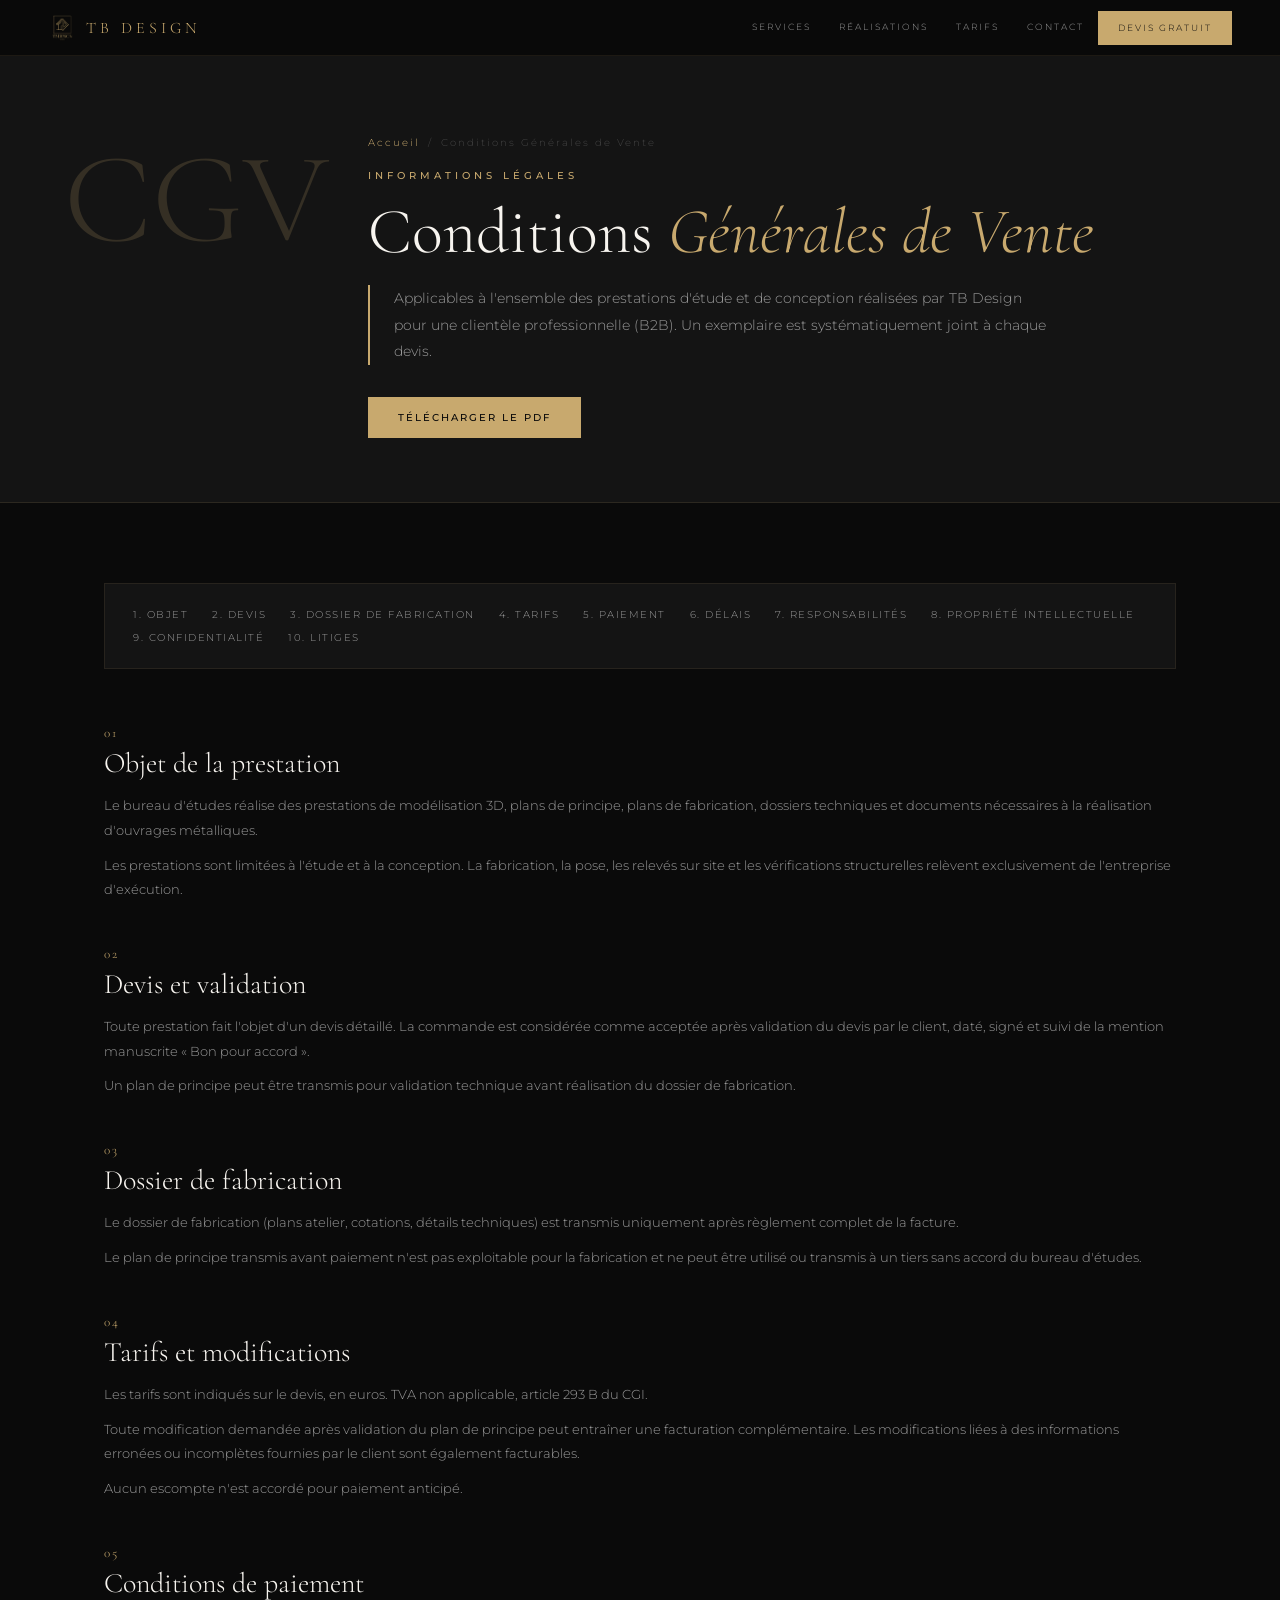
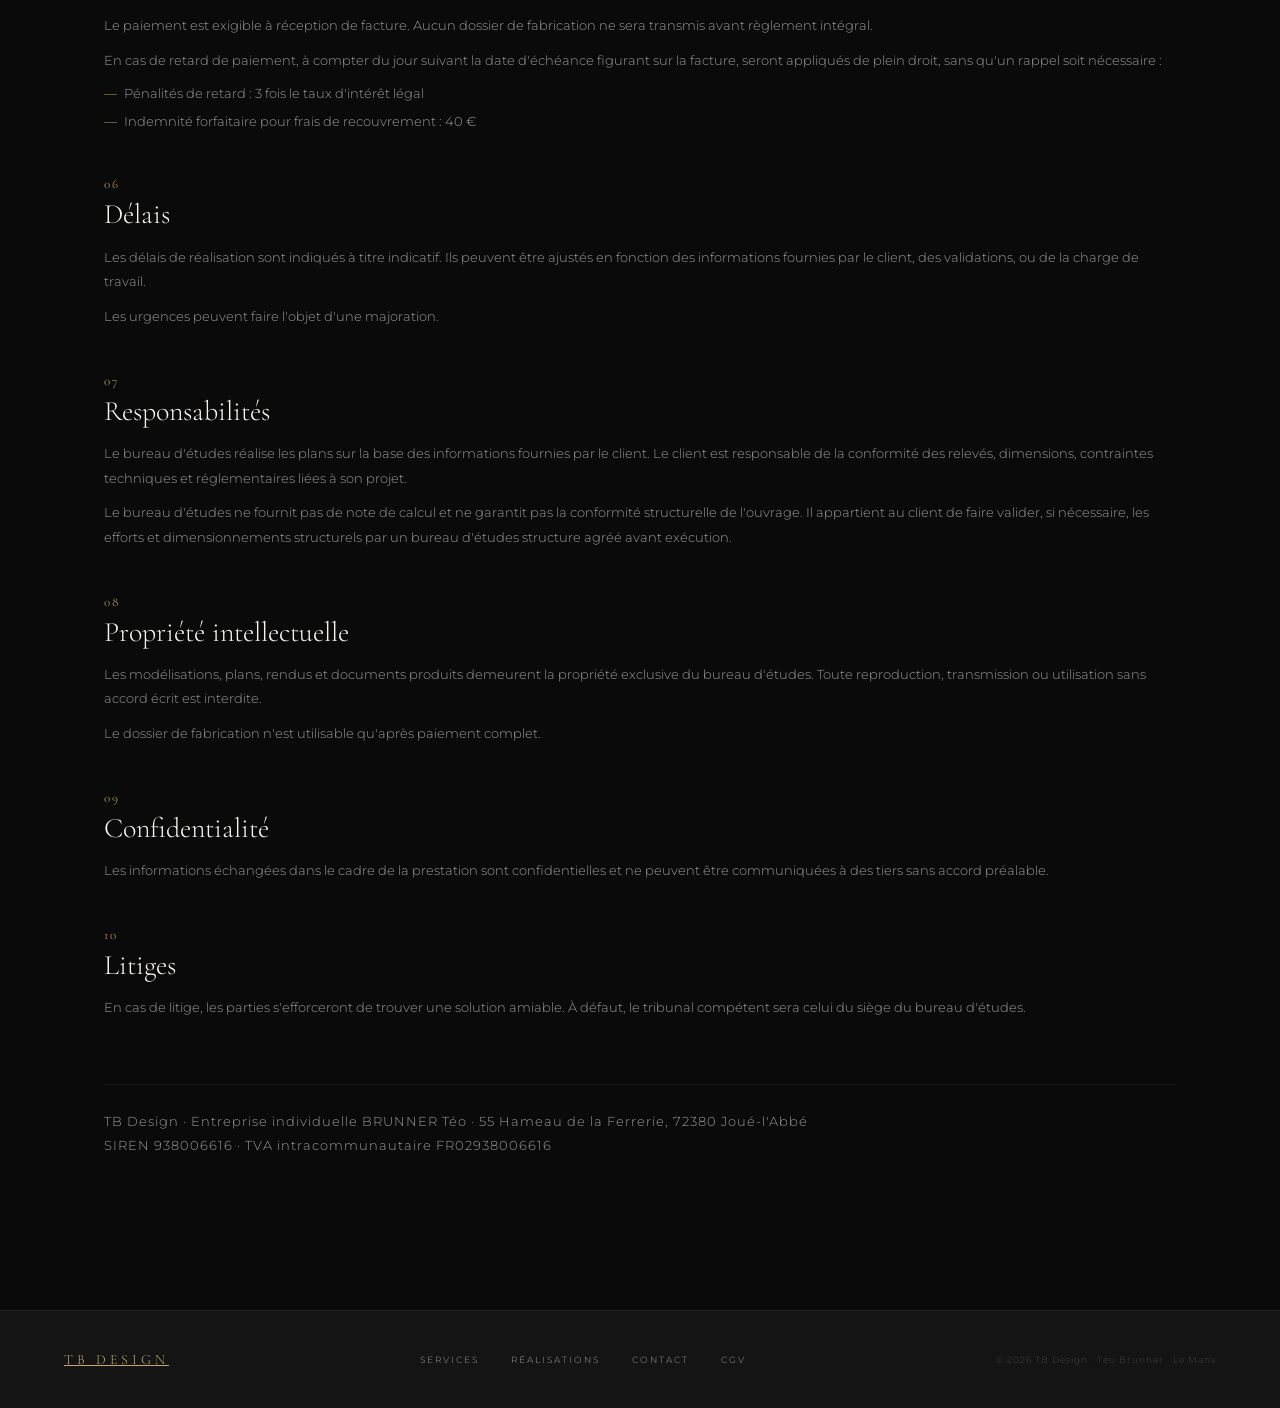
==== cgv.html @ 038071f8 "Add files via upload" ====
<!DOCTYPE html>
<html lang="fr">
<head>
<meta charset="UTF-8">
<meta name="viewport" content="width=device-width,initial-scale=1">
<title>Conditions Générales de Vente – TB Design</title>
<meta name="description" content="Conditions Générales de Vente du bureau d'études métallerie TB Design – Téo Brunner, Le Mans.">
<meta name="robots" content="index, follow">
<link rel="canonical" href="https://tbdesign-metal.com/cgv.html">
<link rel="icon" type="image/png" sizes="32x32" href="images/favicon-32.png">
<link rel="preload" as="style" href="shared.css">
<link rel="stylesheet" href="shared.css">
<link rel="preconnect" href="https://fonts.googleapis.com">
<link rel="preconnect" href="https://fonts.gstatic.com" crossorigin>
<link href="https://fonts.googleapis.com/css2?family=Cormorant+Garamond:ital,wght@0,300;0,500;1,400&family=Montserrat:wght@300;400;500&display=swap" rel="stylesheet">
<style>
/* Styles propres à la page CGV — s'appuient sur les tokens de shared.css */
.cgv-toc{
  display:flex;flex-wrap:wrap;gap:10px 24px;
  margin-bottom:56px;padding:24px 28px;
  background:var(--anth);border:1px solid #c8a96e1a;
}
.cgv-toc a{
  font-size:10px;letter-spacing:1.5px;text-transform:uppercase;
  color:var(--gris);text-decoration:none;transition:color .3s;
  white-space:nowrap;
}
.cgv-toc a:hover{color:var(--or);}
.cgv-art{margin-bottom:44px;scroll-margin-top:80px;}
.cgv-art-num{
  font-family:'Cormorant Garamond',serif;
  font-size:13px;color:var(--or);letter-spacing:2px;
  display:block;margin-bottom:6px;
}
.cgv-art h2{
  font-family:'Cormorant Garamond',serif;
  font-size:clamp(20px,2.4vw,28px);font-weight:300;
  color:var(--blanc);margin-bottom:14px;line-height:1.15;
}
.cgv-art p{font-size:13px;line-height:1.9;color:var(--gris);margin-bottom:10px;}
.cgv-art ul{list-style:none;display:flex;flex-direction:column;gap:6px;margin:10px 0 12px;}
.cgv-art ul li{font-size:13px;color:var(--gris);line-height:1.7;padding-left:20px;position:relative;}
.cgv-art ul li::before{content:'—';position:absolute;left:0;color:var(--or);}
.cgv-meta{
  font-size:11px;color:#555;letter-spacing:1px;line-height:1.9;
  border-top:1px solid #c8a96e18;padding-top:24px;margin-top:64px;
}
.cgv-download{
  display:inline-flex;align-items:center;gap:10px;
  font-size:10px;letter-spacing:2px;text-transform:uppercase;
  color:var(--noir);background:var(--or);
  padding:14px 30px;text-decoration:none;font-weight:500;
  transition:background .3s;
}
.cgv-download:hover{background:var(--or2);}
.nav-logo-full{display:flex;align-items:center;gap:10px;text-decoration:none;}
.nav-logo-full img{height:28px;width:auto;display:block;}
</style>
</head>
<body>

<nav class="top-nav">
  <a href="/index.html" class="nav-logo-full">
    <img src="images/logo.webp" alt="TB Design" loading="lazy">
    <span class="nav-logo">TB Design</span>
  </a>
  <div class="nav-links">
    <a href="/index.html#services">Services</a>
    <a href="/index.html#realisations">Réalisations</a>
    <a href="/index.html#tarifs">Tarifs</a>
    <a href="/index.html#contact-form">Contact</a>
    <a href="/index.html#contact-form" class="nav-cta">Devis gratuit</a>
  </div>
</nav>

<header class="page-hero">
  <div class="page-hero-nb">CGV</div>
  <div class="page-hero-content">
    <div class="page-breadcrumb">
      <a href="/index.html">Accueil</a><span>/</span><span>Conditions Générales de Vente</span>
    </div>
    <div class="page-eyebrow">Informations légales</div>
    <h1 class="page-h1">Conditions <em>Générales de Vente</em></h1>
    <p class="page-intro">
      Applicables à l'ensemble des prestations d'étude et de conception réalisées par TB Design
      pour une clientèle professionnelle (B2B). Un exemplaire est systématiquement joint à chaque devis.
    </p>
    <a href="CGV_TB_Design_Metal.pdf" class="cgv-download" download>Télécharger le PDF</a>
  </div>
</header>

<main class="page-body">

  <nav class="cgv-toc" aria-label="Sommaire des CGV">
    <a href="#art1">1. Objet</a>
    <a href="#art2">2. Devis</a>
    <a href="#art3">3. Dossier de fabrication</a>
    <a href="#art4">4. Tarifs</a>
    <a href="#art5">5. Paiement</a>
    <a href="#art6">6. Délais</a>
    <a href="#art7">7. Responsabilités</a>
    <a href="#art8">8. Propriété intellectuelle</a>
    <a href="#art9">9. Confidentialité</a>
    <a href="#art10">10. Litiges</a>
  </nav>

  <section class="page-section">

    <article class="cgv-art" id="art1">
      <span class="cgv-art-num">01</span>
      <h2>Objet de la prestation</h2>
      <p>Le bureau d'études réalise des prestations de modélisation 3D, plans de principe, plans de fabrication, dossiers techniques et documents nécessaires à la réalisation d'ouvrages métalliques.</p>
      <p>Les prestations sont limitées à l'étude et à la conception. La fabrication, la pose, les relevés sur site et les vérifications structurelles relèvent exclusivement de l'entreprise d'exécution.</p>
    </article>

    <article class="cgv-art" id="art2">
      <span class="cgv-art-num">02</span>
      <h2>Devis et validation</h2>
      <p>Toute prestation fait l'objet d'un devis détaillé. La commande est considérée comme acceptée après validation du devis par le client, daté, signé et suivi de la mention manuscrite « Bon pour accord ».</p>
      <p>Un plan de principe peut être transmis pour validation technique avant réalisation du dossier de fabrication.</p>
    </article>

    <article class="cgv-art" id="art3">
      <span class="cgv-art-num">03</span>
      <h2>Dossier de fabrication</h2>
      <p>Le dossier de fabrication (plans atelier, cotations, détails techniques) est transmis uniquement après règlement complet de la facture.</p>
      <p>Le plan de principe transmis avant paiement n'est pas exploitable pour la fabrication et ne peut être utilisé ou transmis à un tiers sans accord du bureau d'études.</p>
    </article>

    <article class="cgv-art" id="art4">
      <span class="cgv-art-num">04</span>
      <h2>Tarifs et modifications</h2>
      <p>Les tarifs sont indiqués sur le devis, en euros. TVA non applicable, article 293 B du CGI.</p>
      <p>Toute modification demandée après validation du plan de principe peut entraîner une facturation complémentaire. Les modifications liées à des informations erronées ou incomplètes fournies par le client sont également facturables.</p>
      <p>Aucun escompte n'est accordé pour paiement anticipé.</p>
    </article>

    <article class="cgv-art" id="art5">
      <span class="cgv-art-num">05</span>
      <h2>Conditions de paiement</h2>
      <p>Le paiement est exigible à réception de facture. Aucun dossier de fabrication ne sera transmis avant règlement intégral.</p>
      <p>En cas de retard de paiement, à compter du jour suivant la date d'échéance figurant sur la facture, seront appliqués de plein droit, sans qu'un rappel soit nécessaire :</p>
      <ul>
        <li>Pénalités de retard : 3 fois le taux d'intérêt légal</li>
        <li>Indemnité forfaitaire pour frais de recouvrement : 40 €</li>
      </ul>
    </article>

    <article class="cgv-art" id="art6">
      <span class="cgv-art-num">06</span>
      <h2>Délais</h2>
      <p>Les délais de réalisation sont indiqués à titre indicatif. Ils peuvent être ajustés en fonction des informations fournies par le client, des validations, ou de la charge de travail.</p>
      <p>Les urgences peuvent faire l'objet d'une majoration.</p>
    </article>

    <article class="cgv-art" id="art7">
      <span class="cgv-art-num">07</span>
      <h2>Responsabilités</h2>
      <p>Le bureau d'études réalise les plans sur la base des informations fournies par le client. Le client est responsable de la conformité des relevés, dimensions, contraintes techniques et réglementaires liées à son projet.</p>
      <p>Le bureau d'études ne fournit pas de note de calcul et ne garantit pas la conformité structurelle de l'ouvrage. Il appartient au client de faire valider, si nécessaire, les efforts et dimensionnements structurels par un bureau d'études structure agréé avant exécution.</p>
    </article>

    <article class="cgv-art" id="art8">
      <span class="cgv-art-num">08</span>
      <h2>Propriété intellectuelle</h2>
      <p>Les modélisations, plans, rendus et documents produits demeurent la propriété exclusive du bureau d'études. Toute reproduction, transmission ou utilisation sans accord écrit est interdite.</p>
      <p>Le dossier de fabrication n'est utilisable qu'après paiement complet.</p>
    </article>

    <article class="cgv-art" id="art9">
      <span class="cgv-art-num">09</span>
      <h2>Confidentialité</h2>
      <p>Les informations échangées dans le cadre de la prestation sont confidentielles et ne peuvent être communiquées à des tiers sans accord préalable.</p>
    </article>

    <article class="cgv-art" id="art10">
      <span class="cgv-art-num">10</span>
      <h2>Litiges</h2>
      <p>En cas de litige, les parties s'efforceront de trouver une solution amiable. À défaut, le tribunal compétent sera celui du siège du bureau d'études.</p>
    </article>

    <p class="cgv-meta">
      TB Design · Entreprise individuelle BRUNNER Téo · 55 Hameau de la Ferrerie, 72380 Joué-l'Abbé<br>
      SIREN 938006616 · TVA intracommunautaire FR02938006616
    </p>

  </section>
</main>

<footer class="sp-footer">
  <a href="/index.html" class="sp-footer-logo">TB Design</a>
  <div class="sp-footer-links">
    <a href="/index.html#services">Services</a>
    <a href="/index.html#realisations">Réalisations</a>
    <a href="/index.html#contact-form">Contact</a>
    <a href="/cgv.html">CGV</a>
  </div>
  <div class="sp-footer-legal">© 2026 TB Design · Téo Brunner · Le Mans</div>
</footer>

</body>
</html>
---- shared.css ----
/* ══ SHARED STYLES – TB Design ══ */
*{margin:0;padding:0;box-sizing:border-box}
html{scroll-behavior:smooth}
:root{--or:#c8a96e;--or2:#e2c992;--blanc:#f7f4ef;--gris:#9a9a9a;--anth:#141414;--noir:#0a0a0a;--gf:#1e1e1e}
body{background:var(--noir);color:var(--blanc);font-family:'Montserrat',sans-serif;font-weight:300;overflow-x:hidden;min-width:320px}

/* ══ TOP NAV ══ */
.top-nav{
  position:sticky;top:0;z-index:9000;
  display:flex;align-items:center;justify-content:space-between;
  padding:0 48px;height:56px;
  background:rgba(10,10,10,0.96);
  backdrop-filter:blur(16px);
  border-bottom:1px solid #c8a96e1a;
}
.nav-logo{
  font-family:'Cormorant Garamond',serif;
  font-size:16px;letter-spacing:4px;text-transform:uppercase;
  color:var(--or);text-decoration:none;flex-shrink:0;
}
.nav-links{display:flex;align-items:center;gap:0;flex-wrap:wrap;}
.nav-links a{
  font-size:9px;letter-spacing:2px;text-transform:uppercase;
  color:var(--gris);text-decoration:none;
  padding:0 14px;height:56px;
  display:flex;align-items:center;
  border-bottom:2px solid transparent;
  transition:color .3s,border-color .3s;white-space:nowrap;will-change:color,border-color;
}
.nav-links a:hover,.nav-links a.active{color:var(--or);border-bottom-color:var(--or);}
.nav-cta{
  font-size:9px;letter-spacing:2px;text-transform:uppercase;
  color:var(--noir)!important;background:var(--or)!important;
  padding:0 20px!important;height:34px!important;
  border-bottom:none!important;
}
.nav-cta:hover{background:var(--or2)!important;}
@media(max-width:900px){
  .top-nav{padding:0 20px;}
  .nav-links a{padding:0 10px;font-size:8px;}
}
@media(max-width:640px){
  .nav-links{display:none;}
}

/* ══ PAGE HERO ══ */
.page-hero{
  background:var(--anth);
  border-bottom:1px solid #c8a96e22;
  padding:80px 64px 64px;
  display:flex;align-items:flex-start;gap:40px;
}
.page-hero-nb{
  font-family:'Cormorant Garamond',serif;
  font-size:clamp(80px,10vw,140px);
  font-weight:300;color:var(--or);opacity:.18;
  line-height:1;flex-shrink:0;
}
.page-hero-content{flex:1;}
.page-eyebrow{
  font-size:10px;letter-spacing:4px;text-transform:uppercase;
  color:var(--or);margin-bottom:16px;font-weight:500;
}
.page-h1{
  font-family:'Cormorant Garamond',serif;
  font-size:clamp(36px,5vw,72px);
  font-weight:300;color:var(--blanc);line-height:1.05;margin-bottom:20px;
}
.page-h1 em{color:var(--or);font-style:italic;}
.page-intro{
  font-size:14px;line-height:1.9;color:var(--gris);
  max-width:680px;border-left:2px solid var(--or);padding-left:24px;
  margin-bottom:32px;
}
.page-breadcrumb{
  font-size:10px;letter-spacing:2px;color:var(--gris);
  display:flex;gap:8px;align-items:center;margin-bottom:20px;
}
.page-breadcrumb a{color:var(--or);text-decoration:none;}
.page-breadcrumb span{color:#444;}
@media(max-width:768px){
  .page-hero{padding:48px 20px 40px;flex-direction:column;gap:0;}
  .page-hero-nb{font-size:60px;margin-bottom:-10px;}
}

/* ══ BODY CONTENT ══ */
.page-body{max-width:1200px;margin:0 auto;padding:80px 64px;}
.page-section{margin-bottom:72px;}
.page-section h2{
  font-family:'Cormorant Garamond',serif;
  font-size:clamp(26px,3vw,40px);font-weight:300;
  color:var(--blanc);margin-bottom:24px;line-height:1.1;
}
.page-section h2 em{color:var(--or);font-style:italic;}
.page-section h3{
  font-size:11px;letter-spacing:3px;text-transform:uppercase;
  color:var(--or);margin-bottom:16px;font-weight:500;
  margin-top:32px;
}
.page-section p{font-size:13px;line-height:1.9;color:var(--gris);margin-bottom:16px;}
.page-section ul{list-style:none;display:flex;flex-direction:column;gap:10px;}
.page-section ul li{
  font-size:13px;color:var(--gris);line-height:1.6;
  padding-left:22px;position:relative;
}
.page-section ul li::before{content:'—';position:absolute;left:0;color:var(--or);}
.two-col{display:grid;grid-template-columns:1fr 1fr;gap:48px;align-items:start;}
@media(max-width:768px){
  .page-body{padding:48px 20px;}
  .two-col{grid-template-columns:1fr;}
}

/* ══ FAQ ══ */
.faq-item{
  border-bottom:1px solid #c8a96e18;padding:24px 0;
}
.faq-q{
  font-size:13px;font-weight:500;color:var(--blanc);margin-bottom:10px;
}
.faq-a{font-size:12px;line-height:1.8;color:var(--gris);}

/* ══ CTA BLOCK ══ */
.cta-block{
  background:var(--anth);border:1px solid #c8a96e22;
  padding:52px 48px;text-align:center;
  margin:64px 0;
}
.cta-block h2{
  font-family:'Cormorant Garamond',serif;
  font-size:clamp(24px,3vw,38px);font-weight:300;
  color:var(--blanc);margin-bottom:16px;
}
.cta-block p{font-size:12px;color:var(--gris);max-width:480px;margin:0 auto 32px;line-height:1.8;}
.cta-btn{
  display:inline-flex;align-items:center;gap:10px;
  font-size:10px;letter-spacing:2px;text-transform:uppercase;
  color:var(--noir);background:var(--or);
  padding:16px 36px;text-decoration:none;font-weight:500;
  font-family:'Montserrat',sans-serif;
  transition:background .3s;
}
.cta-btn:hover{background:var(--or2);}
.cta-btn-ghost{
  display:inline-flex;align-items:center;gap:10px;
  font-size:10px;letter-spacing:2px;text-transform:uppercase;
  color:var(--or);border:1px solid #c8a96e44;
  padding:16px 36px;text-decoration:none;font-weight:500;
  font-family:'Montserrat',sans-serif;
  transition:background .3s,border-color .3s;margin-left:16px;
}
.cta-btn-ghost:hover{background:rgba(200,169,110,0.08);border-color:var(--or);}

/* ══ RELATED PAGES GRID ══ */
.related-grid{
  display:grid;grid-template-columns:repeat(3,1fr);gap:3px;
  margin-top:16px;
}
.related-card{
  background:var(--anth);border:1px solid #c8a96e0a;
  padding:28px 24px;text-decoration:none;
  transition:border-color .3s,transform .3s;display:block;will-change:transform;
}
.related-card:hover{border-color:#c8a96e33;transform:translateY(-3px);}
.related-card-label{
  font-size:8px;letter-spacing:3px;text-transform:uppercase;
  color:var(--or);margin-bottom:10px;display:block;
}
.related-card-title{
  font-family:'Cormorant Garamond',serif;
  font-size:20px;font-weight:300;color:var(--blanc);
  line-height:1.2;
}
.related-card-arrow{
  font-size:11px;color:var(--or);margin-top:12px;display:block;
}
@media(max-width:768px){.related-grid{grid-template-columns:1fr;}}

/* ══ FOOTER ══ */
footer.sp-footer{
  background:var(--anth);border-top:1px solid #c8a96e18;
  padding:40px 64px;
  display:flex;align-items:center;justify-content:space-between;
  flex-wrap:wrap;gap:20px;
}
.sp-footer-logo{
  font-family:'Cormorant Garamond',serif;
  font-size:14px;letter-spacing:4px;text-transform:uppercase;color:var(--or);
}
.sp-footer-links{display:flex;gap:32px;flex-wrap:wrap;}
.sp-footer-links a{font-size:9px;letter-spacing:2px;text-transform:uppercase;color:var(--gris);text-decoration:none;transition:color .3s;}
.sp-footer-links a:hover{color:var(--or);}
.sp-footer-legal{font-size:9px;color:#444;letter-spacing:1px;text-align:right;}
@media(max-width:640px){
  footer.sp-footer{padding:32px 20px;flex-direction:column;align-items:flex-start;}
  .sp-footer-legal{text-align:left;}
}

/* ══ CLASSES EXTRAITES DES STYLES INLINE ══ */
.real-ti-lg{font-size:22px}
.real-ti-sm{font-size:17px}
.sect-border-top{border-top:1px solid #c8a96e18}
.zones-grid{display:grid;grid-template-columns:repeat(3,1fr);gap:3px;max-width:1100px}
@media(max-width:768px){.zones-grid{grid-template-columns:1fr}}
.tarif-prix-devis{font-size:36px;padding-top:6px}
.footer-logo-img{height:36px;display:block;margin-bottom:16px}
.footer-legal-note{margin-top:16px;font-size:11px;color:#555}
.sect-hd-lg{margin-bottom:36px}
.footer-address{font-size:11px;color:var(--gris);letter-spacing:1px;margin-bottom:12px;font-style:normal}

/* ══ ZONES D'INTERVENTION ══ */
.zone-card{background:var(--anth);padding:32px 28px;border:1px solid #c8a96e0a}
.zone-card-highlight{border-color:#c8a96e44}
.zone-label{font-size:9px;letter-spacing:3px;text-transform:uppercase;color:var(--or);margin-bottom:14px;font-weight:500}
.zone-title{font-family:'Cormorant Garamond',serif;font-size:20px;color:var(--blanc);margin-bottom:12px}
.zone-cities{font-size:12px;color:var(--gris);line-height:1.8}
.zone-note{margin-top:28px;font-size:11px;color:var(--gris);max-width:680px;line-height:1.9}
.zone-strong{color:var(--blanc);font-weight:400}

/* ══ FOOTER CONTACT ══ */
.footer-contact-line{margin-top:8px}
.footer-contact-link{color:var(--gris);text-decoration:none;transition:color .3s}
.footer-contact-link:hover{color:var(--or)}

/* ══ FORMULAIRE ══ */
.form-file-note{font-size:10px;color:var(--gris);margin-top:6px}
---- shared.css ----
/* ══ SHARED STYLES – TB Design ══ */
*{margin:0;padding:0;box-sizing:border-box}
html{scroll-behavior:smooth}
:root{--or:#c8a96e;--or2:#e2c992;--blanc:#f7f4ef;--gris:#9a9a9a;--anth:#141414;--noir:#0a0a0a;--gf:#1e1e1e}
body{background:var(--noir);color:var(--blanc);font-family:'Montserrat',sans-serif;font-weight:300;overflow-x:hidden;min-width:320px}

/* ══ TOP NAV ══ */
.top-nav{
  position:sticky;top:0;z-index:9000;
  display:flex;align-items:center;justify-content:space-between;
  padding:0 48px;height:56px;
  background:rgba(10,10,10,0.96);
  backdrop-filter:blur(16px);
  border-bottom:1px solid #c8a96e1a;
}
.nav-logo{
  font-family:'Cormorant Garamond',serif;
  font-size:16px;letter-spacing:4px;text-transform:uppercase;
  color:var(--or);text-decoration:none;flex-shrink:0;
}
.nav-links{display:flex;align-items:center;gap:0;flex-wrap:wrap;}
.nav-links a{
  font-size:9px;letter-spacing:2px;text-transform:uppercase;
  color:var(--gris);text-decoration:none;
  padding:0 14px;height:56px;
  display:flex;align-items:center;
  border-bottom:2px solid transparent;
  transition:color .3s,border-color .3s;white-space:nowrap;will-change:color,border-color;
}
.nav-links a:hover,.nav-links a.active{color:var(--or);border-bottom-color:var(--or);}
.nav-cta{
  font-size:9px;letter-spacing:2px;text-transform:uppercase;
  color:var(--noir)!important;background:var(--or)!important;
  padding:0 20px!important;height:34px!important;
  border-bottom:none!important;
}
.nav-cta:hover{background:var(--or2)!important;}
@media(max-width:900px){
  .top-nav{padding:0 20px;}
  .nav-links a{padding:0 10px;font-size:8px;}
}
@media(max-width:640px){
  .nav-links{display:none;}
}

/* ══ PAGE HERO ══ */
.page-hero{
  background:var(--anth);
  border-bottom:1px solid #c8a96e22;
  padding:80px 64px 64px;
  display:flex;align-items:flex-start;gap:40px;
}
.page-hero-nb{
  font-family:'Cormorant Garamond',serif;
  font-size:clamp(80px,10vw,140px);
  font-weight:300;color:var(--or);opacity:.18;
  line-height:1;flex-shrink:0;
}
.page-hero-content{flex:1;}
.page-eyebrow{
  font-size:10px;letter-spacing:4px;text-transform:uppercase;
  color:var(--or);margin-bottom:16px;font-weight:500;
}
.page-h1{
  font-family:'Cormorant Garamond',serif;
  font-size:clamp(36px,5vw,72px);
  font-weight:300;color:var(--blanc);line-height:1.05;margin-bottom:20px;
}
.page-h1 em{color:var(--or);font-style:italic;}
.page-intro{
  font-size:14px;line-height:1.9;color:var(--gris);
  max-width:680px;border-left:2px solid var(--or);padding-left:24px;
  margin-bottom:32px;
}
.page-breadcrumb{
  font-size:10px;letter-spacing:2px;color:var(--gris);
  display:flex;gap:8px;align-items:center;margin-bottom:20px;
}
.page-breadcrumb a{color:var(--or);text-decoration:none;}
.page-breadcrumb span{color:#444;}
@media(max-width:768px){
  .page-hero{padding:48px 20px 40px;flex-direction:column;gap:0;}
  .page-hero-nb{font-size:60px;margin-bottom:-10px;}
}

/* ══ BODY CONTENT ══ */
.page-body{max-width:1200px;margin:0 auto;padding:80px 64px;}
.page-section{margin-bottom:72px;}
.page-section h2{
  font-family:'Cormorant Garamond',serif;
  font-size:clamp(26px,3vw,40px);font-weight:300;
  color:var(--blanc);margin-bottom:24px;line-height:1.1;
}
.page-section h2 em{color:var(--or);font-style:italic;}
.page-section h3{
  font-size:11px;letter-spacing:3px;text-transform:uppercase;
  color:var(--or);margin-bottom:16px;font-weight:500;
  margin-top:32px;
}
.page-section p{font-size:13px;line-height:1.9;color:var(--gris);margin-bottom:16px;}
.page-section ul{list-style:none;display:flex;flex-direction:column;gap:10px;}
.page-section ul li{
  font-size:13px;color:var(--gris);line-height:1.6;
  padding-left:22px;position:relative;
}
.page-section ul li::before{content:'—';position:absolute;left:0;color:var(--or);}
.two-col{display:grid;grid-template-columns:1fr 1fr;gap:48px;align-items:start;}
@media(max-width:768px){
  .page-body{padding:48px 20px;}
  .two-col{grid-template-columns:1fr;}
}

/* ══ FAQ ══ */
.faq-item{
  border-bottom:1px solid #c8a96e18;padding:24px 0;
}
.faq-q{
  font-size:13px;font-weight:500;color:var(--blanc);margin-bottom:10px;
}
.faq-a{font-size:12px;line-height:1.8;color:var(--gris);}

/* ══ CTA BLOCK ══ */
.cta-block{
  background:var(--anth);border:1px solid #c8a96e22;
  padding:52px 48px;text-align:center;
  margin:64px 0;
}
.cta-block h2{
  font-family:'Cormorant Garamond',serif;
  font-size:clamp(24px,3vw,38px);font-weight:300;
  color:var(--blanc);margin-bottom:16px;
}
.cta-block p{font-size:12px;color:var(--gris);max-width:480px;margin:0 auto 32px;line-height:1.8;}
.cta-btn{
  display:inline-flex;align-items:center;gap:10px;
  font-size:10px;letter-spacing:2px;text-transform:uppercase;
  color:var(--noir);background:var(--or);
  padding:16px 36px;text-decoration:none;font-weight:500;
  font-family:'Montserrat',sans-serif;
  transition:background .3s;
}
.cta-btn:hover{background:var(--or2);}
.cta-btn-ghost{
  display:inline-flex;align-items:center;gap:10px;
  font-size:10px;letter-spacing:2px;text-transform:uppercase;
  color:var(--or);border:1px solid #c8a96e44;
  padding:16px 36px;text-decoration:none;font-weight:500;
  font-family:'Montserrat',sans-serif;
  transition:background .3s,border-color .3s;margin-left:16px;
}
.cta-btn-ghost:hover{background:rgba(200,169,110,0.08);border-color:var(--or);}

/* ══ RELATED PAGES GRID ══ */
.related-grid{
  display:grid;grid-template-columns:repeat(3,1fr);gap:3px;
  margin-top:16px;
}
.related-card{
  background:var(--anth);border:1px solid #c8a96e0a;
  padding:28px 24px;text-decoration:none;
  transition:border-color .3s,transform .3s;display:block;will-change:transform;
}
.related-card:hover{border-color:#c8a96e33;transform:translateY(-3px);}
.related-card-label{
  font-size:8px;letter-spacing:3px;text-transform:uppercase;
  color:var(--or);margin-bottom:10px;display:block;
}
.related-card-title{
  font-family:'Cormorant Garamond',serif;
  font-size:20px;font-weight:300;color:var(--blanc);
  line-height:1.2;
}
.related-card-arrow{
  font-size:11px;color:var(--or);margin-top:12px;display:block;
}
@media(max-width:768px){.related-grid{grid-template-columns:1fr;}}

/* ══ FOOTER ══ */
footer.sp-footer{
  background:var(--anth);border-top:1px solid #c8a96e18;
  padding:40px 64px;
  display:flex;align-items:center;justify-content:space-between;
  flex-wrap:wrap;gap:20px;
}
.sp-footer-logo{
  font-family:'Cormorant Garamond',serif;
  font-size:14px;letter-spacing:4px;text-transform:uppercase;color:var(--or);
}
.sp-footer-links{display:flex;gap:32px;flex-wrap:wrap;}
.sp-footer-links a{font-size:9px;letter-spacing:2px;text-transform:uppercase;color:var(--gris);text-decoration:none;transition:color .3s;}
.sp-footer-links a:hover{color:var(--or);}
.sp-footer-legal{font-size:9px;color:#444;letter-spacing:1px;text-align:right;}
@media(max-width:640px){
  footer.sp-footer{padding:32px 20px;flex-direction:column;align-items:flex-start;}
  .sp-footer-legal{text-align:left;}
}

/* ══ CLASSES EXTRAITES DES STYLES INLINE ══ */
.real-ti-lg{font-size:22px}
.real-ti-sm{font-size:17px}
.sect-border-top{border-top:1px solid #c8a96e18}
.zones-grid{display:grid;grid-template-columns:repeat(3,1fr);gap:3px;max-width:1100px}
@media(max-width:768px){.zones-grid{grid-template-columns:1fr}}
.tarif-prix-devis{font-size:36px;padding-top:6px}
.footer-logo-img{height:36px;display:block;margin-bottom:16px}
.footer-legal-note{margin-top:16px;font-size:11px;color:#555}
.sect-hd-lg{margin-bottom:36px}
.footer-address{font-size:11px;color:var(--gris);letter-spacing:1px;margin-bottom:12px;font-style:normal}

/* ══ ZONES D'INTERVENTION ══ */
.zone-card{background:var(--anth);padding:32px 28px;border:1px solid #c8a96e0a}
.zone-card-highlight{border-color:#c8a96e44}
.zone-label{font-size:9px;letter-spacing:3px;text-transform:uppercase;color:var(--or);margin-bottom:14px;font-weight:500}
.zone-title{font-family:'Cormorant Garamond',serif;font-size:20px;color:var(--blanc);margin-bottom:12px}
.zone-cities{font-size:12px;color:var(--gris);line-height:1.8}
.zone-note{margin-top:28px;font-size:11px;color:var(--gris);max-width:680px;line-height:1.9}
.zone-strong{color:var(--blanc);font-weight:400}

/* ══ FOOTER CONTACT ══ */
.footer-contact-line{margin-top:8px}
.footer-contact-link{color:var(--gris);text-decoration:none;transition:color .3s}
.footer-contact-link:hover{color:var(--or)}

/* ══ FORMULAIRE ══ */
.form-file-note{font-size:10px;color:var(--gris);margin-top:6px}
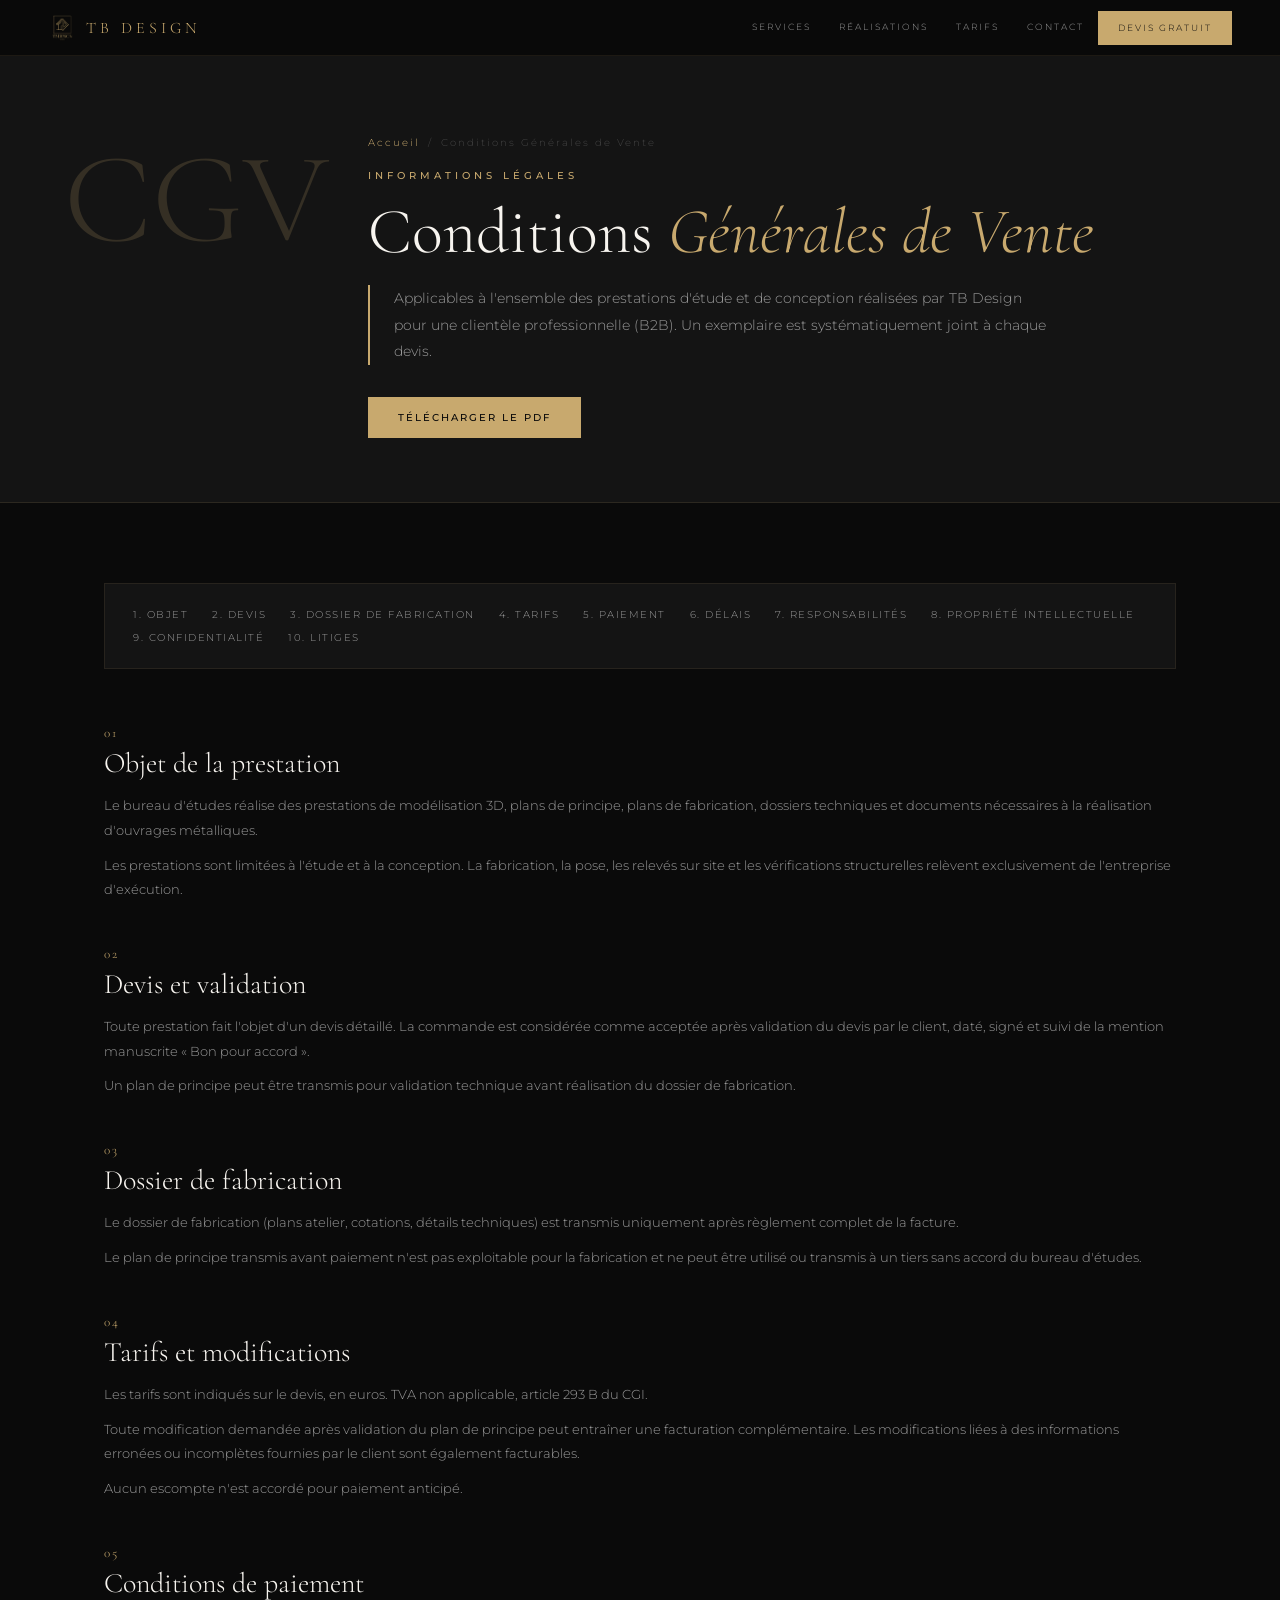
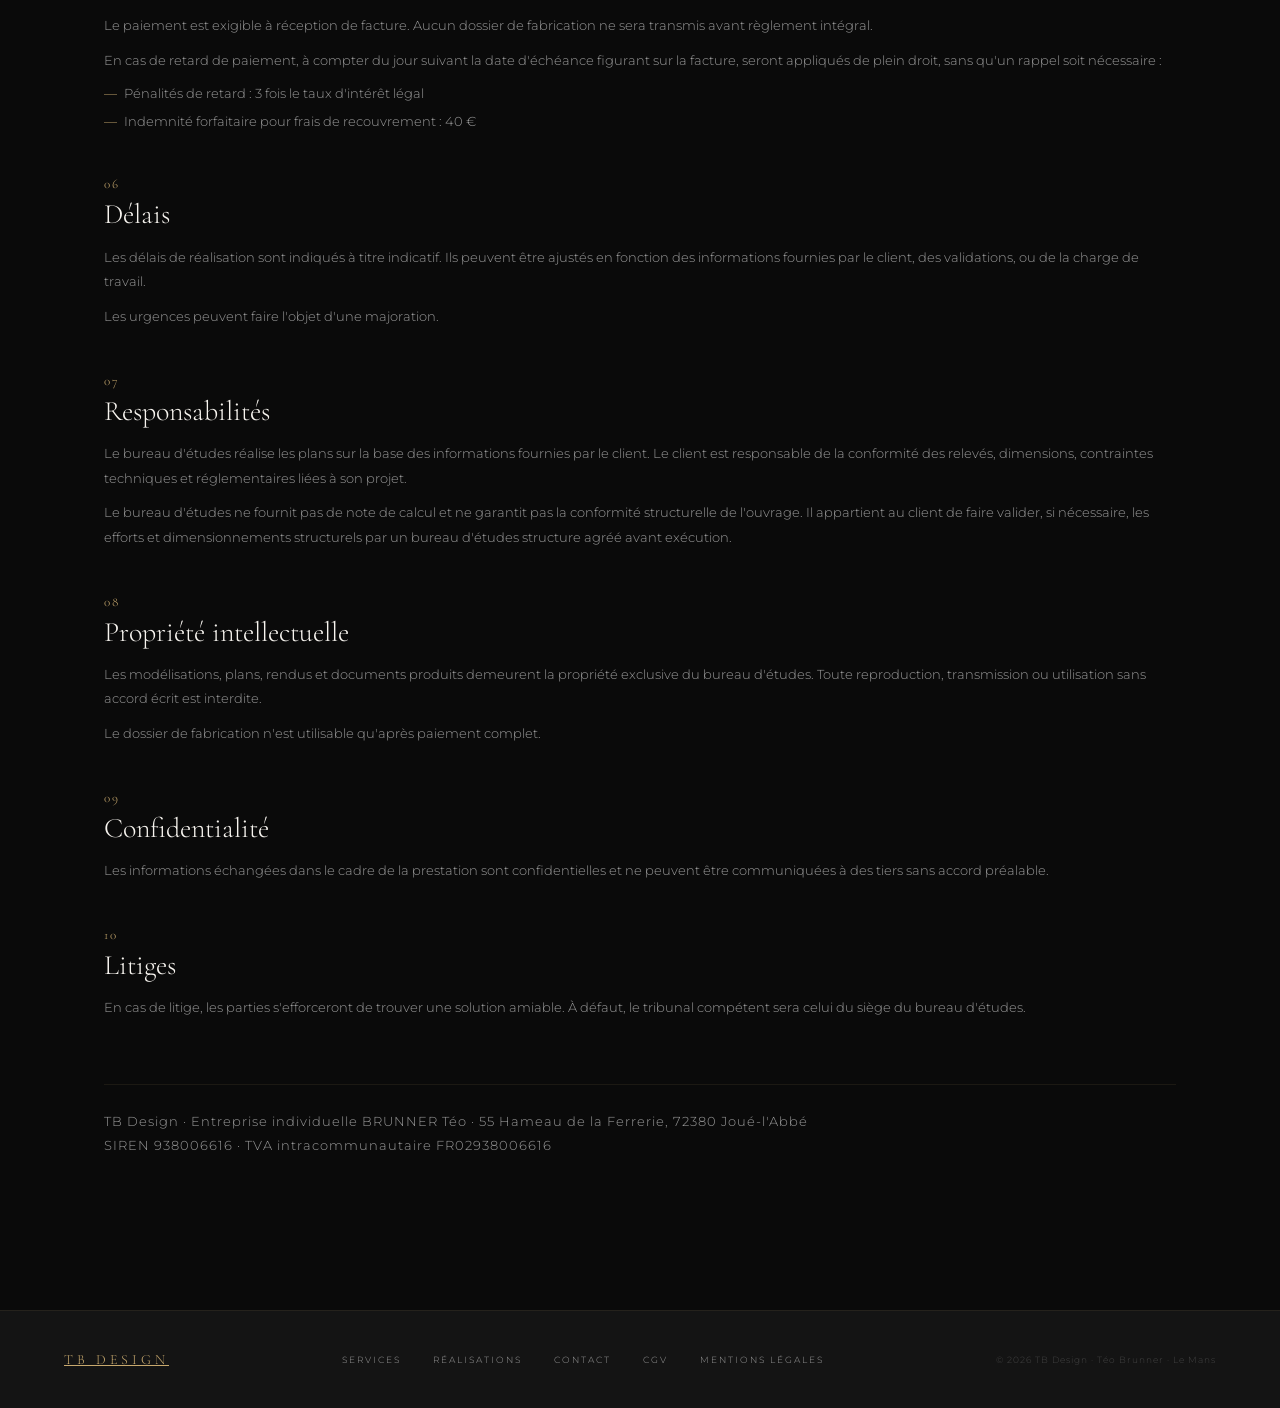
==== commit 5fbe6752: "Add files via upload" ====
--- a/cgv.html
+++ b/cgv.html
@@ -65,11 +65,11 @@
     <span class="nav-logo">TB Design</span>
   </a>
   <div class="nav-links">
-    <a href="/index.html#services">Services</a>
-    <a href="/index.html#realisations">Réalisations</a>
-    <a href="/index.html#tarifs">Tarifs</a>
-    <a href="/index.html#contact-form">Contact</a>
-    <a href="/index.html#contact-form" class="nav-cta">Devis gratuit</a>
+    <a href="/#services">Services</a>
+    <a href="/#realisations">Réalisations</a>
+    <a href="/#tarifs">Tarifs</a>
+    <a href="/#contact-form">Contact</a>
+    <a href="/#contact-form" class="nav-cta">Devis gratuit</a>
   </div>
 </nav>
 
@@ -190,10 +190,11 @@
 <footer class="sp-footer">
   <a href="/index.html" class="sp-footer-logo">TB Design</a>
   <div class="sp-footer-links">
-    <a href="/index.html#services">Services</a>
-    <a href="/index.html#realisations">Réalisations</a>
-    <a href="/index.html#contact-form">Contact</a>
+    <a href="/#services">Services</a>
+    <a href="/#realisations">Réalisations</a>
+    <a href="/#contact-form">Contact</a>
     <a href="/cgv.html">CGV</a>
+    <a href="/mentions-legales.html">Mentions légales</a>
   </div>
   <div class="sp-footer-legal">© 2026 TB Design · Téo Brunner · Le Mans</div>
 </footer>
